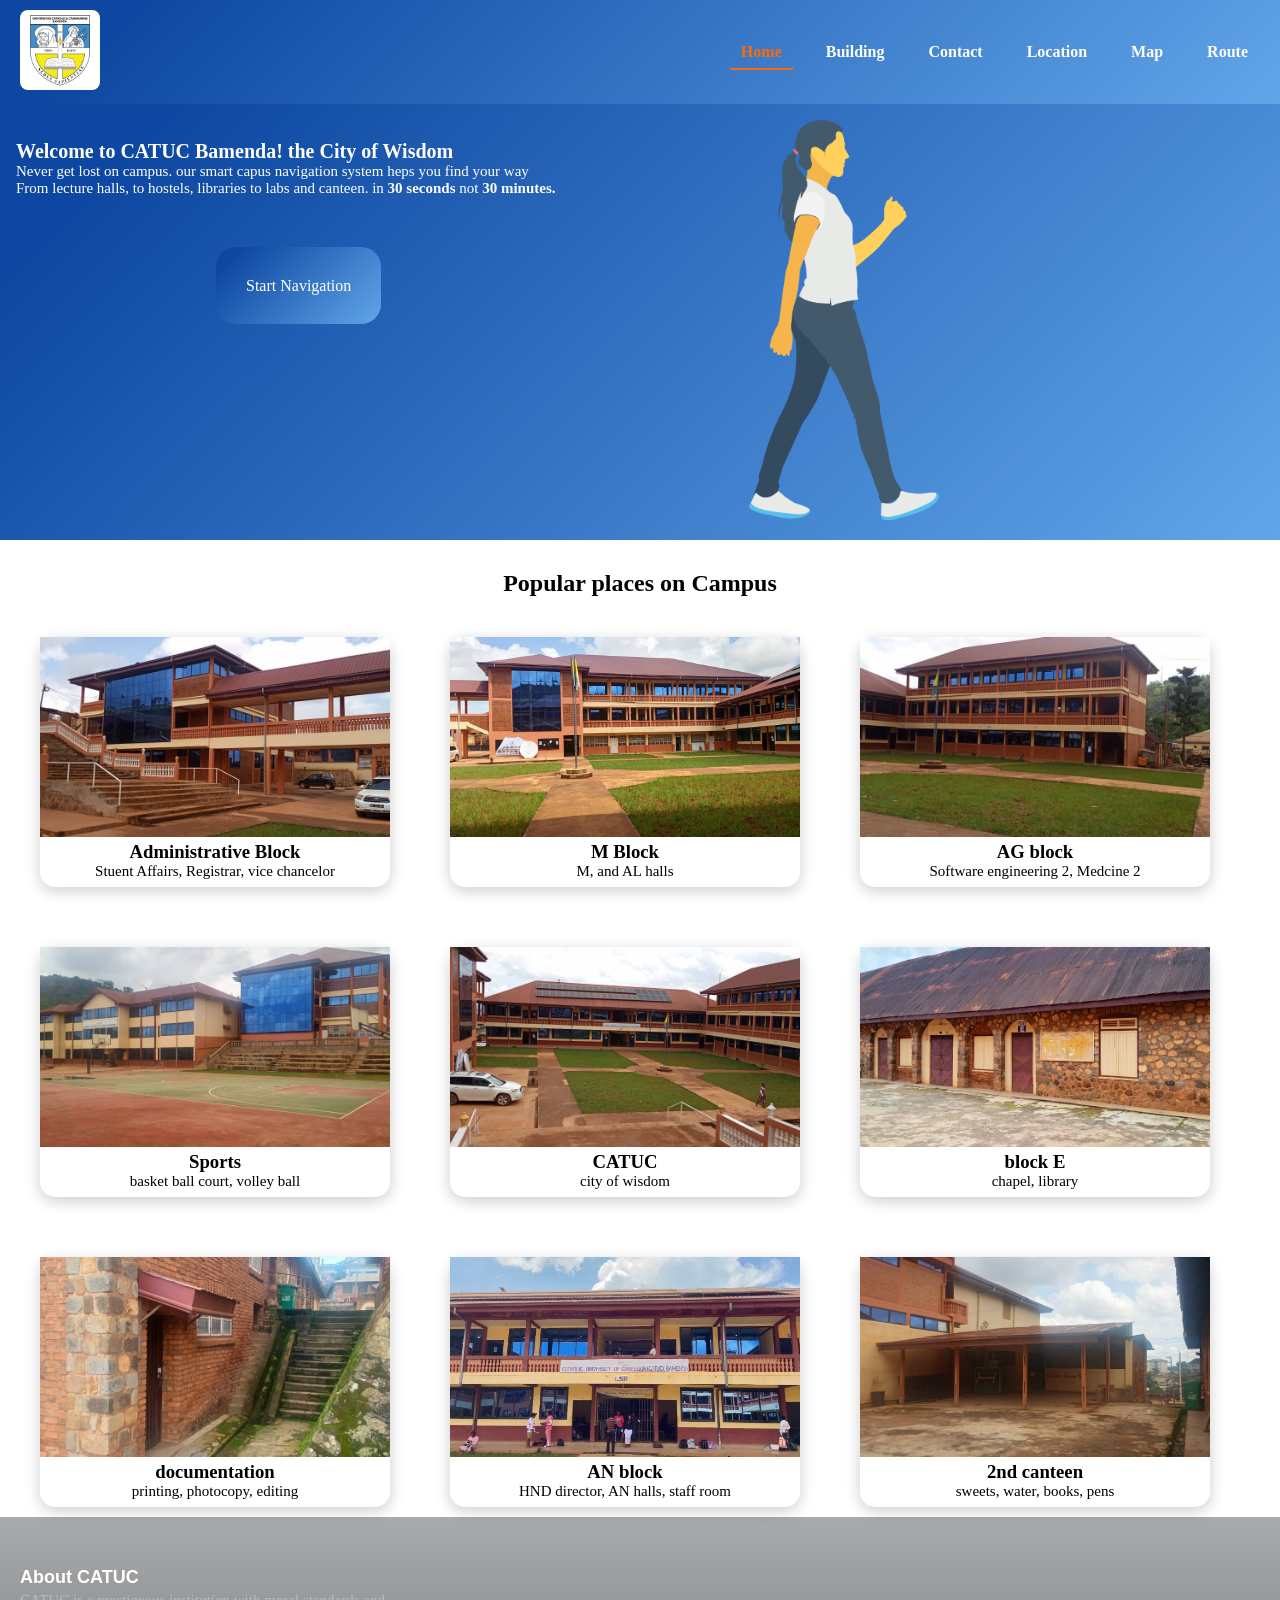
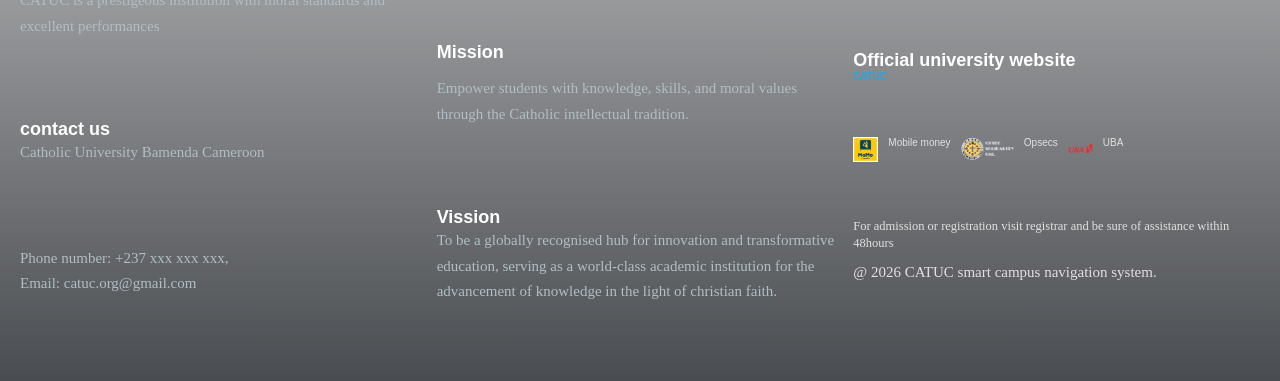
==== index.html @ 84225c63 "modified index and location style" ====
<!DOCTYPE html>
<html lang="en">

<head>
    <meta charset="UTF-8">
    <meta name="viewport" content="width=device-width, initial-scale=1.0">
    <title>CapusNav - Home</title>
    <link rel="stylesheet" href="./styles/nav.css">
    <link rel="stylesheet" href="./styles/index.css">
</head>

<body>

    <!--nav section-->
    <section>
        <nav class="site-nav">
            <div><img src="./assets/catuc.png" alt=""></div>
            <ul>
                <li class="text-decoration"><a href="./index.html">Home</a></li>
                <li class="text-decoration"><a href="./pages/builing.html">Building</a></li>
                <li class="text-decoration"><a href="./pages/contact.html">Contact</a></li>
                <li class="text-decoration"><a href="./pages/location.html">Location</a></li>
                <li class="text-decoration"><a href="./pages/map.html">Map</a></li>
                <li class="text-decoration"><a href="./pages/route.html">Route</a></li>
            </ul>
        </nav>
    </section>

    <!--hero section-->
    <section>
        <div class="hero margin">
            <div class="content white">

                <h1 class="margin-top"> Welcome to CATUC Bamenda! the City of Wisdom
                </h1>
                <p>
                    Never get lost on campus. our smart capus navigation system heps you find
                    your way<br>
                    From lecture halls, to hostels, libraries to labs and canteen.
                    in <b>30 seconds</b> not <b>30 minutes.</b> </p>
                <a href="pages/builing.html" class=" button white margin-left">Start Navigation</a>
            </div>
            <div class="icon "><img src="./assets/606546.png" alt=""></div>

        </div>

    </section>

    <!--cards-->
    <section>
        <h2 class="text-align margin-bottom margin-top">Popular places on Campus</h2>
        <div class="card-container flex margin-top margin">
            <div class="cards animation-on-scroll">
                <img src="./assets/pab.jpg" alt="">
                <h3 class="text-align">Administrative Block</h3>
                <p class="text-align">Stuent Affairs, Registrar, vice chancelor</p>
            </div>

            <div class="cards animation-on-scroll">
                <img src="./assets/mblock.jpg" alt="">
                <h3 class="text-align">M Block</h3>
                <p class="text-align">M, and AL halls</p>
            </div>
            <div class="cards animation-on-scroll">
                <img src="./assets/swe2.jpg" alt="">
                <h3 class="text-align">AG block</h3>
                <p class="text-align">Software engineering 2, Medcine 2</p>
            </div>
            <div class="cards animation-on-scroll">
                <img src="./assets/ball.jpg" alt="">
                <h3 class="text-align">Sports</h3>
                <p class="text-align">basket ball court, volley ball</p>
            </div>
            <div class="cards animation-on-scroll">
                <img src="./assets/camp.jpg" alt="">
                <h3 class="text-align">CATUC</h3>
                <p class="text-align">city of wisdom</p>
            </div>
            <div class="cards animation-on-scroll">
                <img src="./assets/lib.jpg" alt="">
                <h3 class="text-align">block E</h3>
                <p class="text-align">chapel, library</p>
            </div>
            <div class="cards animation-on-scroll">
                <img src="./assets/doc.jpg" alt="">
                <h3 class="text-align">documentation</h3>
                <p class="text-align">printing, photocopy, editing</p>
            </div>
            <div class="cards animation-on-scroll">
                <img src="./assets/wlc.jpg" alt="">
                <h3 class="text-align">AN block</h3>
                <p class="text-align">HND director, AN halls, staff room</p>
            </div>
            <div class="cards animation-on-scroll">
                <img src="./assets/canteen.jpg" alt="">
                <h3 class="text-align">2nd canteen</h3>
                <p class="text-align">sweets, water, books, pens</p>
            </div>
        </div>
    </section>

    <!--footer-->
    <section>
        <footer class="site">
            <div class="footer-container">
                <div class="column">
                    <h3>About CATUC</h3>
                    <p>CATUC is a prestigeous institution with moral standards and excellent performances</p>

                    <h3 class="margin-top">contact us</h3>
                    <p>Catholic University
                        Bamenda Cameroon<br>
                    <p>Phone number: +237 xxx xxx xxx,<br>
                        Email: catuc.org@gmail.com</p>
                </div>

                <div class="column">
                    <h3 class="margin-top margin_bottom">Mission</h3>
                    <p margin_bottom>Empower students with knowledge, skills, and moral values through the Catholic
                        intellectual
                        tradition.</p>
                    <h3 class="margin-top">Vission</h3>
                    <p>To be a globally recognised hub for innovation and transformative education, serving as a
                        world-class academic institution for the advancement of knowledge in the light of christian
                        faith.</p>
                </div>

                <div class="column">
                    <h3 class="margin-top" margin_bottom>Official university website</h3>
                    <a href="https://www.catuc.com" class="text-decoration">CATUC</a>
                </div>

                <div class="payment flex">
                    <img src="./assets/momo.png" alt="">Mobile money
                    <img src="./assets/logo-white.png" alt="">Opsecs
                    <img src="./assets/uba.png" alt="">UBA
                </div>

                <p class="margin_bottom"><small>For admission or registration visit registrar and be sure of assistance
                        within 48hours</small>
                </p>
            </div>

            <div class="botom">
                <p>@ 2026 CATUC smart campus navigation system.</p>
            </div>
        </footer>
    </section>


    <script src="./scripts/index.js"></script>

</body>

</html>
---- styles/nav.css ----
/* Navbar styles for CapusNav */


.site-nav {
    background: linear-gradient(135deg, #0D47A1 10%, #61a5e9 100%);
    padding: 10px 20px;
    justify-content: space-between;
    display: flex;

}

.site-nav ul {
    list-style: none;
    margin: 0;
    padding: 0;
    display: flex;
    gap: 20px;
    align-items: center;

}

.site-nav a {
    text-decoration: none;
    color: #fff;
    font-weight: 600;
    padding: 8px 12px;
    border-radius: 4px;

}


.site-nav a:hover,
.site-nav a:focus {
    background: rgba(255, 255, 255, 0.08);
}

/* Active page indicator using attribute selector */
.site-nav a[href$="index.html"]:where(:not([data-active])) {
    color: #ff6a00;
    border-bottom: 2px solid #ff6a00
}

/* Responsive */
@media (max-width: 600px) {
    .site-nav ul {
        flex-direction: column;
        gap: 8px;
    }
}

/* Utility for highlighting current page: add class `active` to links if desired */
.site-nav a.active {
    background: rgba(255, 255, 255, 0.14);
}

.site-nav img {
    width: 80px;
    height: 80px;
    border-radius: 8px;
}


@media (max-width: 768px) {
    .footer-container {
        grid-template-columns: 1fr;
        gap: 30px;
    }
}

.site {
    margin-top: 30px;
    background: linear-gradient(180deg, #a9aaac 0%, #494c50);
    color: #E0E0E0;
    padding: 50px 20px 20px;
    font-family: 'Segoe UI', sans-serif;
    font-size: 10px;
    columns: 3;
}

.footer-container {
    display: grid;
    grid-template-columns: repeat(3 1fr);
    gap: 40px;
    max-width: 1200px;
    margin: auto;
}

.column h3 {
    color: #FFFFFF;
    font-size: 18px;
    font-weight: 600;

}

.margin_bottom {
    margin-bottom: 13px;
}

.column p {
    line-height: 1.7;
    color: #B0BEC5;
}

.column a {
    color: #00b0ff;
}

.column a:hover {
    text-decoration: underline;
}

.payment {
    gap: 10px;
    margin: 15px 0;
}

.payment img {
    height: 25px;
}

.bottom {
    text-align: center;
    border-top: 1px solid rgba(255, 255, 255, 0.1);
    margin-top: 40px;
    padding-top: 20px;
    color: #90A4AE;
}
---- styles/index.css ----
@import "base.css";
@import "reset.css";


.white {
    color: var(--text-light);
}

.margin-bottom {
    margin-bottom: 20px;
}

.margin-top {
    margin-top: 20px;
}

.flex {
    display: flex;
}

.text-align {
    text-align: center;
}

.margin-left {
    margin-left: 200px;
}

.margin {
    margin: auto;
}

.hero {
    margin-bottom: 30px;
    padding: 1rem;
    display: grid;
    gap: 8px;
    grid-template-columns: repeat(2, 1fr);
    background: linear-gradient(135deg, #0D47A1 10%, #61a5e9 100%);
}

.content {
    overflow: hidden;
    white-space: nowrap;
    animation: typing 3.5s steps(40, end), blink 0.7s step-end infinite;
}

@keyframes typing {
    from {
        width: 0;
    }

    to {
        width: 50%;
    }
}

@keyframes blink {
    50% {
        border-color: transparent;
    }
}

.content h1 {
    font-family: 'Times New Roman', Times, serif;
    font-size: 20px;
    font-weight: 600;

}

p {
    margin-bottom: 80px;
    font-size: 15px;
    font-family: Georgia, 'Times New Roman', Times, serif;
}

.button {
    margin-top: 50px;
    border-radius: 20px;
    padding: 30px;
    background: var(--primary-color);
    transition: transform 0.2s ease, box-shadow 0.2s ease;
    animation: pulse 2s infinite;
}

.button:hover {
    transform: scale(1.05);
    box-shadow: 0 0 15px rgba(0, 178, 255, 0.5);
}

@keyframes pulse {

    0%,
    100% {
        transform: scale(2);
    }

    50% {
        transform: scale(1.02);
    }
}

.hero img {
    width: 400px;
    height: 400px;
    margin-top: 0px;
}

.card-container {
    flex-wrap: wrap;
    gap: 60px;
    max-width: 1200px;
}

.cards {
    border-radius: 15px;
    width: 350px;
    height: 250px;
    box-shadow: 0 4px 15px rgba(0, 0, 0, 0.2);
    transition: transform 0.3s ease;
}

.cards:hover {
    transform: translateY(-5px);
}

.cards img {
    width: 100%;
    height: 200px;
    object-fit: cover;
}


.animation-on-scroll {
    opacity: 3;
    transform: translateY(20px);
    transition: opacity 0.8s ease, transform 0.8s ease;
}

.animation-on-scroll.show {
    opacity: 1;
    transform: translateY(1);
}
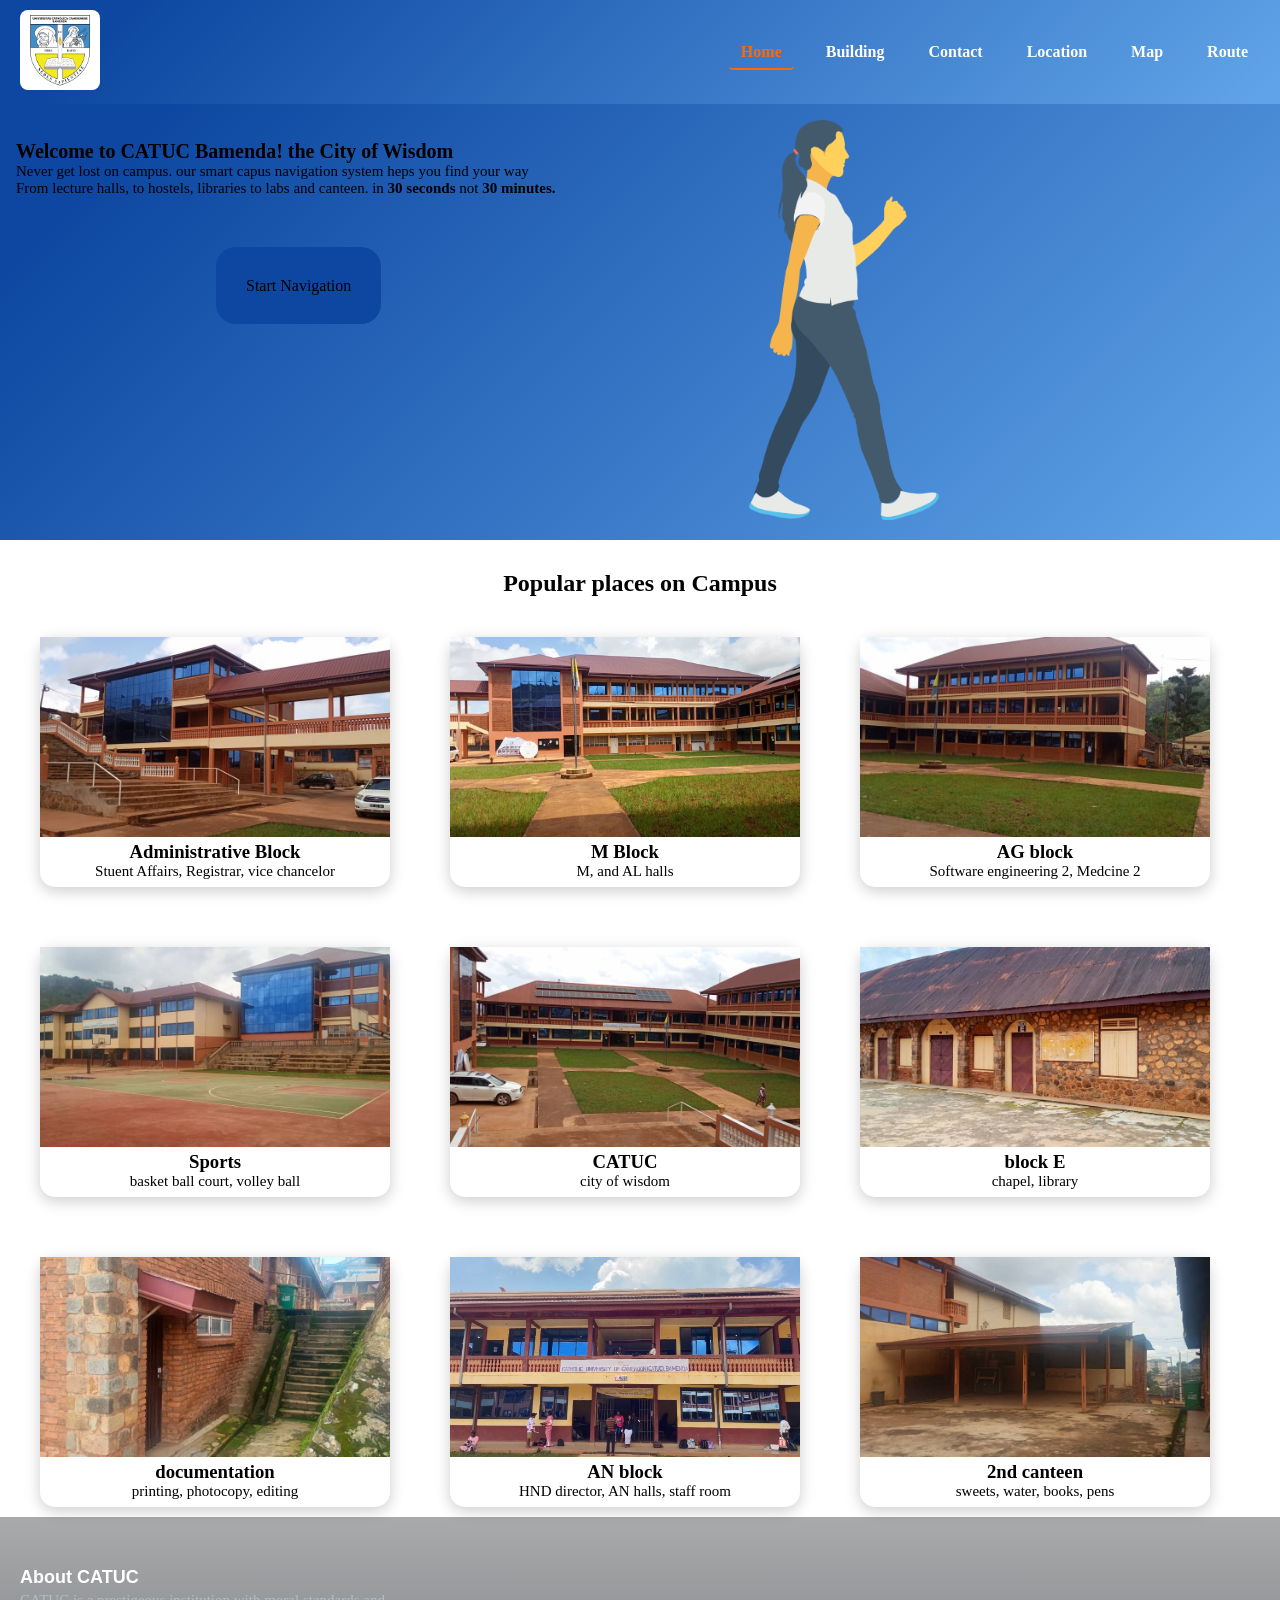
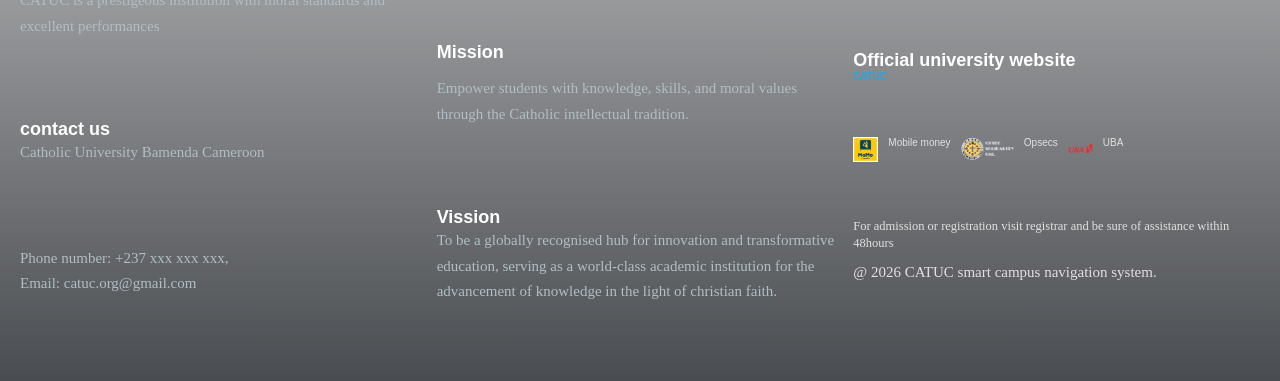
==== commit 50c1c7a7: "complete contact and update location pages" ====
--- a/index.html
+++ b/index.html
@@ -10,6 +10,9 @@
 </head>
 
 <body>
+
+    <section style=""></section>
+
 
     <!--nav section-->
     <section>
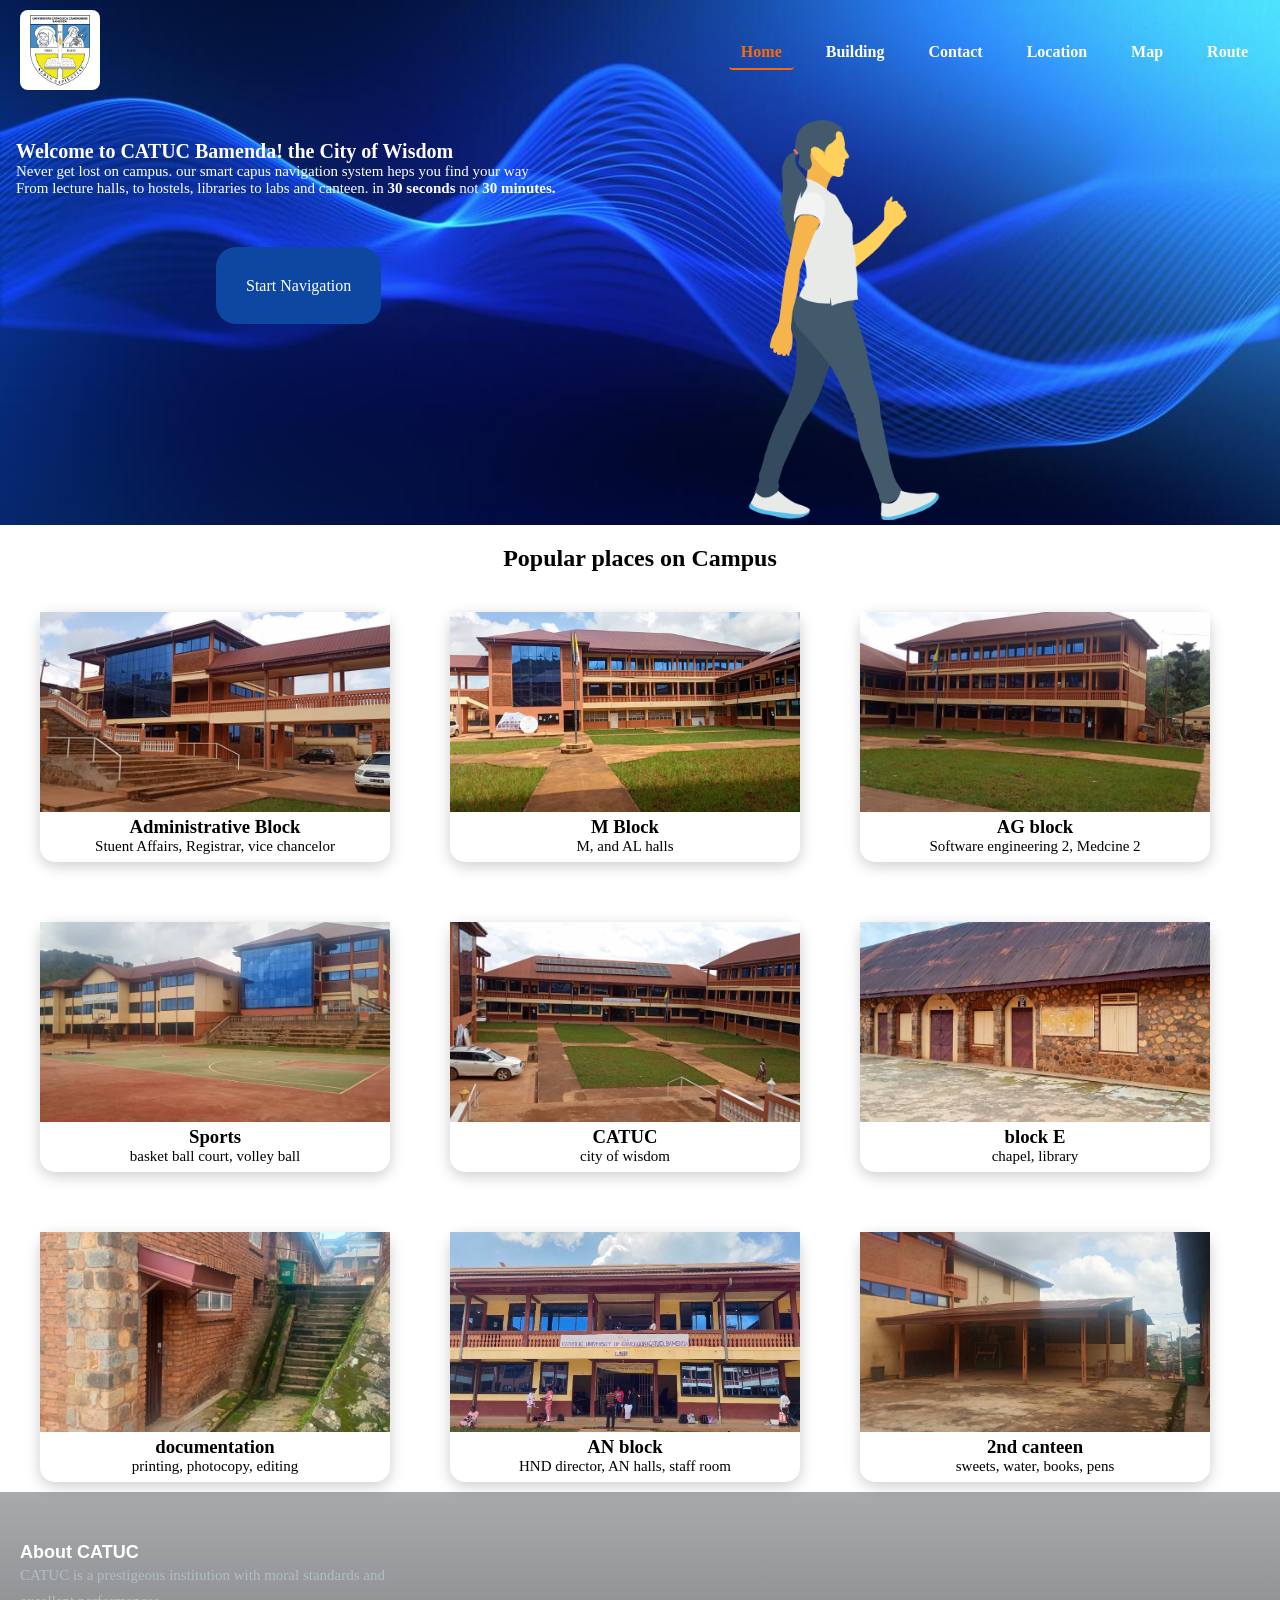
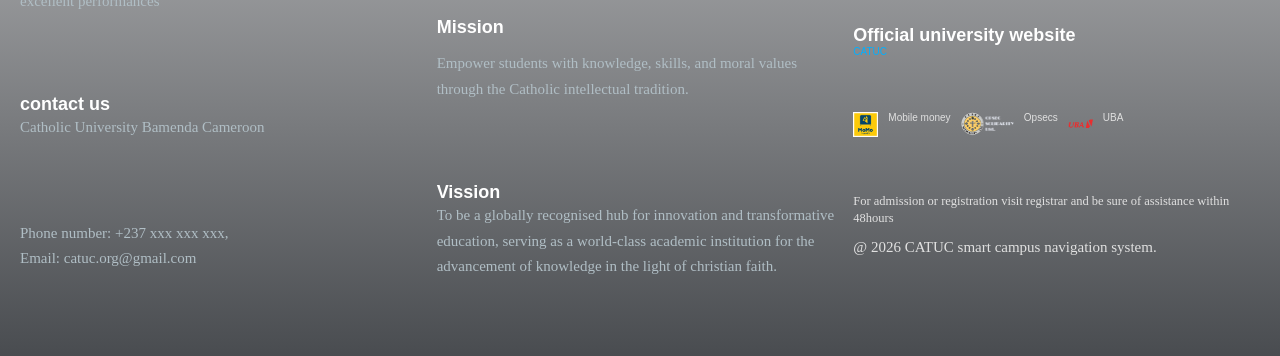
==== commit 0bde467b: "modified navbar with background image, and buttons" ====
--- a/index.html
+++ b/index.html
@@ -11,43 +11,58 @@
 
 <body>
 
-    <section style=""></section>
+    <!--nqv/hero-->
+    <section style="
+    background-image: url(./assets/bg.jpg);
+    background-size: cover;
+    background-position: center;
+    height: 525px;
+    color: white;
+    justify-content: center;
+    ">
 
 
-    <!--nav section-->
-    <section>
-        <nav class="site-nav">
-            <div><img src="./assets/catuc.png" alt=""></div>
-            <ul>
-                <li class="text-decoration"><a href="./index.html">Home</a></li>
-                <li class="text-decoration"><a href="./pages/builing.html">Building</a></li>
-                <li class="text-decoration"><a href="./pages/contact.html">Contact</a></li>
-                <li class="text-decoration"><a href="./pages/location.html">Location</a></li>
-                <li class="text-decoration"><a href="./pages/map.html">Map</a></li>
-                <li class="text-decoration"><a href="./pages/route.html">Route</a></li>
-            </ul>
-        </nav>
+        <!--nav section-->
+        <section>
+
+            <nav class="site-nav">
+                <div><img src="./assets/catuc.png" alt=""></div>
+                <ul>
+                    <li class="text-decoration"><a href="./index.html">Home</a></li>
+                    <li class="text-decoration"><a href="./pages/builing.html">Building</a></li>
+                    <li class="text-decoration"><a href="./pages/contact.html">Contact</a></li>
+                    <li class="text-decoration"><a href="./pages/location.html">Location</a></li>
+                    <li class="text-decoration"><a href="./pages/map.html">Map</a></li>
+                    <li class="text-decoration"><a href="./pages/route.html">Route</a></li>
+                </ul>
+            </nav>
+            </div>
+        </section>
+
+
+        <!--hero section-->
+        <section>
+            <div class="hero margin">
+                <div class="content white">
+
+                    <h1 class="margin-top"> Welcome to CATUC Bamenda! the City of Wisdom
+                    </h1>
+                    <p>
+                        Never get lost on campus. our smart capus navigation system heps you find
+                        your way<br>
+                        From lecture halls, to hostels, libraries to labs and canteen.
+                        in <b>30 seconds</b> not <b>30 minutes.</b> </p>
+                    <a href="pages/builing.html" class=" button white margin-left">Start Navigation</a>
+                </div>
+                <div class="icon "><img src="./assets/606546.png" alt=""></div>
+
+            </div>
+            </div>
+        </section>
+
     </section>
 
-    <!--hero section-->
-    <section>
-        <div class="hero margin">
-            <div class="content white">
 
-                <h1 class="margin-top"> Welcome to CATUC Bamenda! the City of Wisdom
-                </h1>
-                <p>
-                    Never get lost on campus. our smart capus navigation system heps you find
-                    your way<br>
-                    From lecture halls, to hostels, libraries to labs and canteen.
-                    in <b>30 seconds</b> not <b>30 minutes.</b> </p>
-                <a href="pages/builing.html" class=" button white margin-left">Start Navigation</a>
-            </div>
-            <div class="icon "><img src="./assets/606546.png" alt=""></div>
-
-        </div>
-
-    </section>
 
     <!--cards-->
     <section>
--- a/styles/nav.css
+++ b/styles/nav.css
@@ -1,8 +1,8 @@
 /* Navbar styles for CapusNav */
-
+@import "./base.css";
+@import "./reset.css";
 
 .site-nav {
-    background: linear-gradient(135deg, #0D47A1 10%, #61a5e9 100%);
     padding: 10px 20px;
     justify-content: space-between;
     display: flex;
@@ -21,7 +21,7 @@
 
 .site-nav a {
     text-decoration: none;
-    color: #fff;
+    color: var(--text-light);
     font-weight: 600;
     padding: 8px 12px;
     border-radius: 4px;
--- a/styles/index.css
+++ b/styles/index.css
@@ -36,7 +36,6 @@
     display: grid;
     gap: 8px;
     grid-template-columns: repeat(2, 1fr);
-    background: linear-gradient(135deg, #0D47A1 10%, #61a5e9 100%);
 }
 
 .content {
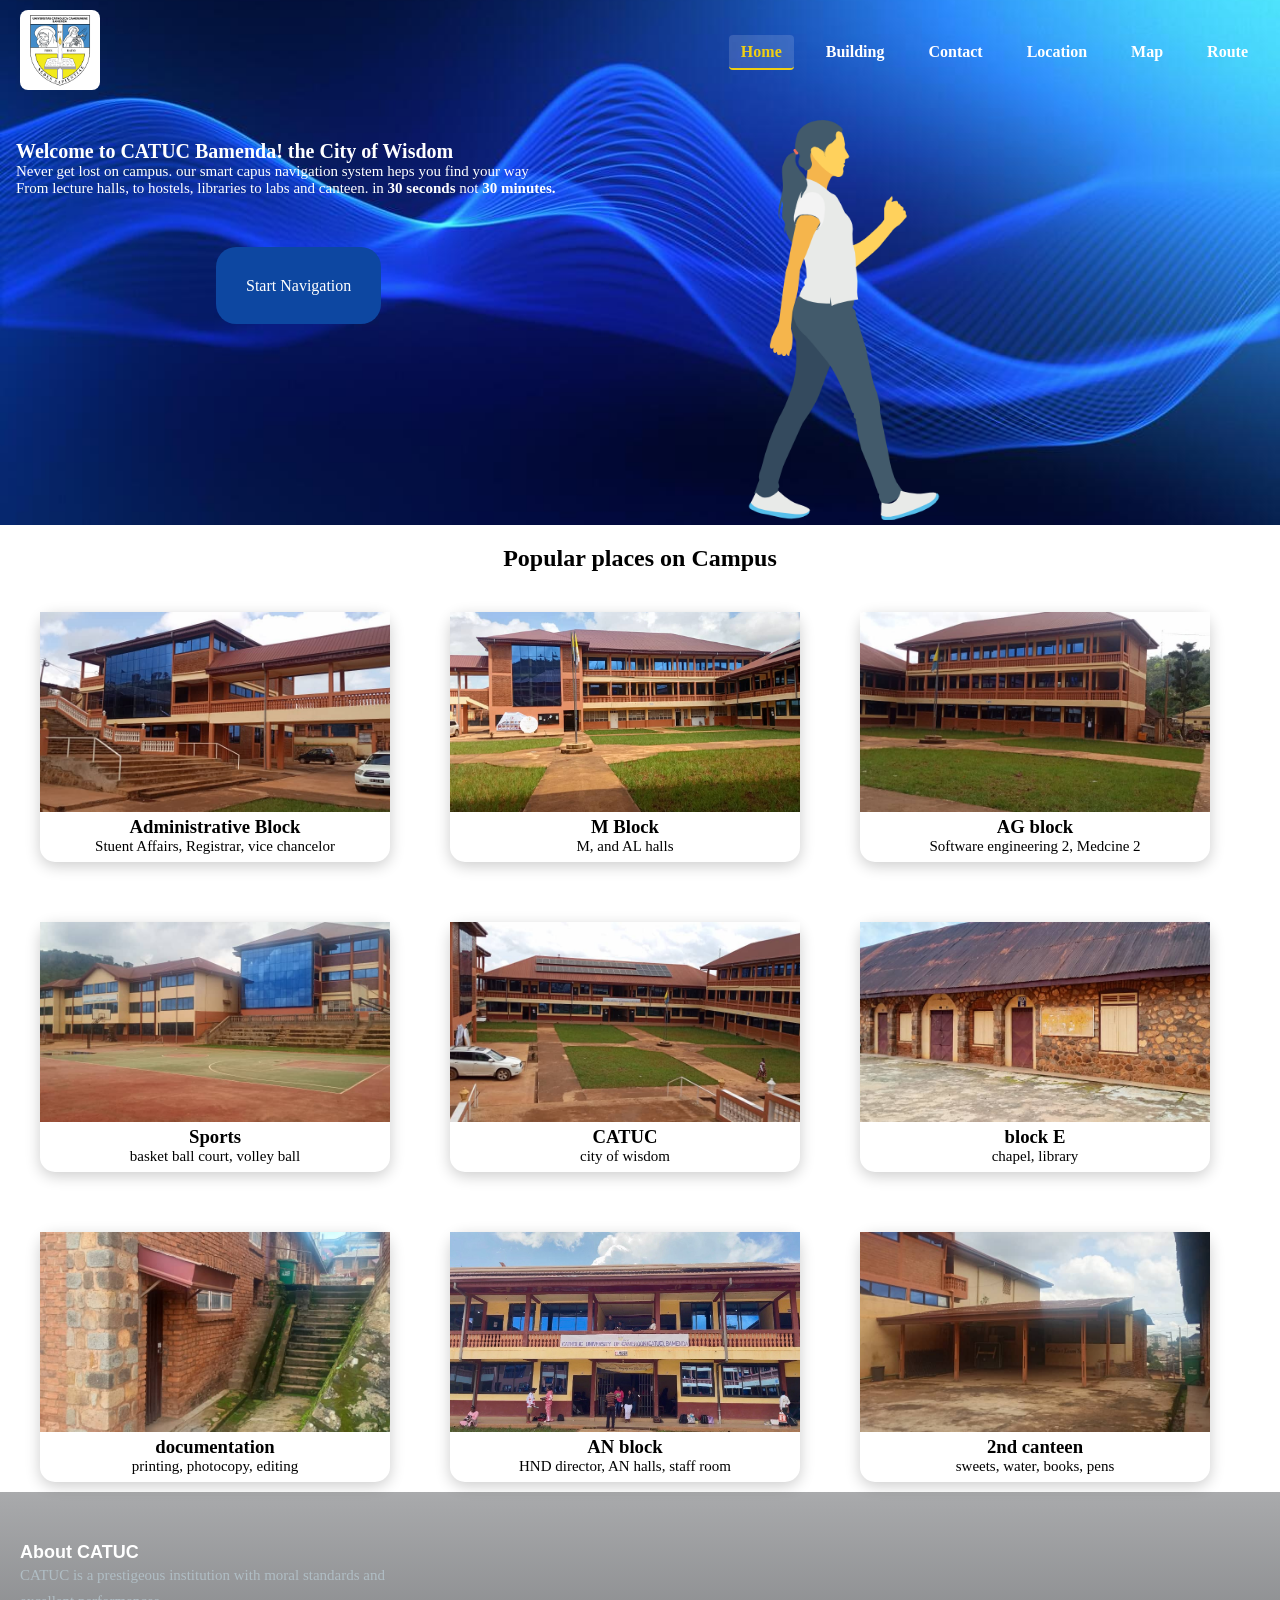
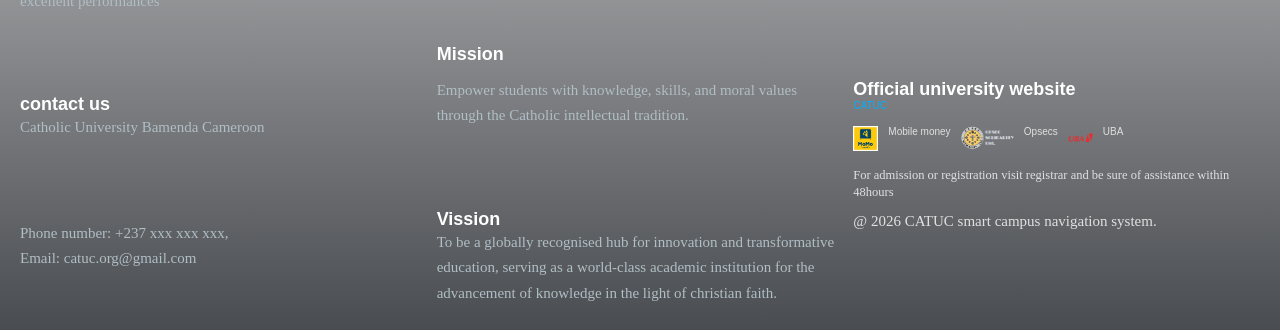
==== commit 54b4e8ee: "added active class to pages" ====
--- a/index.html
+++ b/index.html
@@ -28,7 +28,7 @@
             <nav class="site-nav">
                 <div><img src="./assets/catuc.png" alt=""></div>
                 <ul>
-                    <li class="text-decoration"><a href="./index.html">Home</a></li>
+                    <li class="text-decoration"><a class="active" href="./index.html">Home</a></li>
                     <li class="text-decoration"><a href="./pages/builing.html">Building</a></li>
                     <li class="text-decoration"><a href="./pages/contact.html">Contact</a></li>
                     <li class="text-decoration"><a href="./pages/location.html">Location</a></li>
@@ -146,18 +146,18 @@
                 <div class="column">
                     <h3 class="margin-top" margin_bottom>Official university website</h3>
                     <a href="https://www.catuc.com" class="text-decoration">CATUC</a>
+                    <div class="payment flex">
+                        <img src="./assets/momo.png" alt="">Mobile money
+                        <img src="./assets/logo-white.png" alt="">Opsecs
+                        <img src="./assets/uba.png" alt="">UBA
+                    </div>
                 </div>
 
-                <div class="payment flex">
-                    <img src="./assets/momo.png" alt="">Mobile money
-                    <img src="./assets/logo-white.png" alt="">Opsecs
-                    <img src="./assets/uba.png" alt="">UBA
-                </div>
 
-                <p class="margin_bottom"><small>For admission or registration visit registrar and be sure of assistance
-                        within 48hours</small>
-                </p>
             </div>
+            <p class="margin_bottom"><small>For admission or registration visit registrar and be sure of assistance
+                    within 48hours</small>
+            </p>
 
             <div class="botom">
                 <p>@ 2026 CATUC smart campus navigation system.</p>
--- a/styles/nav.css
+++ b/styles/nav.css
@@ -34,11 +34,11 @@
     background: rgba(255, 255, 255, 0.08);
 }
 
-/* Active page indicator using attribute selector */
+/* Active page indicator using attribute selector
 .site-nav a[href$="index.html"]:where(:not([data-active])) {
     color: #ff6a00;
     border-bottom: 2px solid #ff6a00
-}
+} */
 
 /* Responsive */
 @media (max-width: 600px) {
@@ -51,6 +51,8 @@
 /* Utility for highlighting current page: add class `active` to links if desired */
 .site-nav a.active {
     background: rgba(255, 255, 255, 0.14);
+    color: var(--secondary-color);
+    border-bottom: 2px solid var(--secondary-color);
 }
 
 .site-nav img {
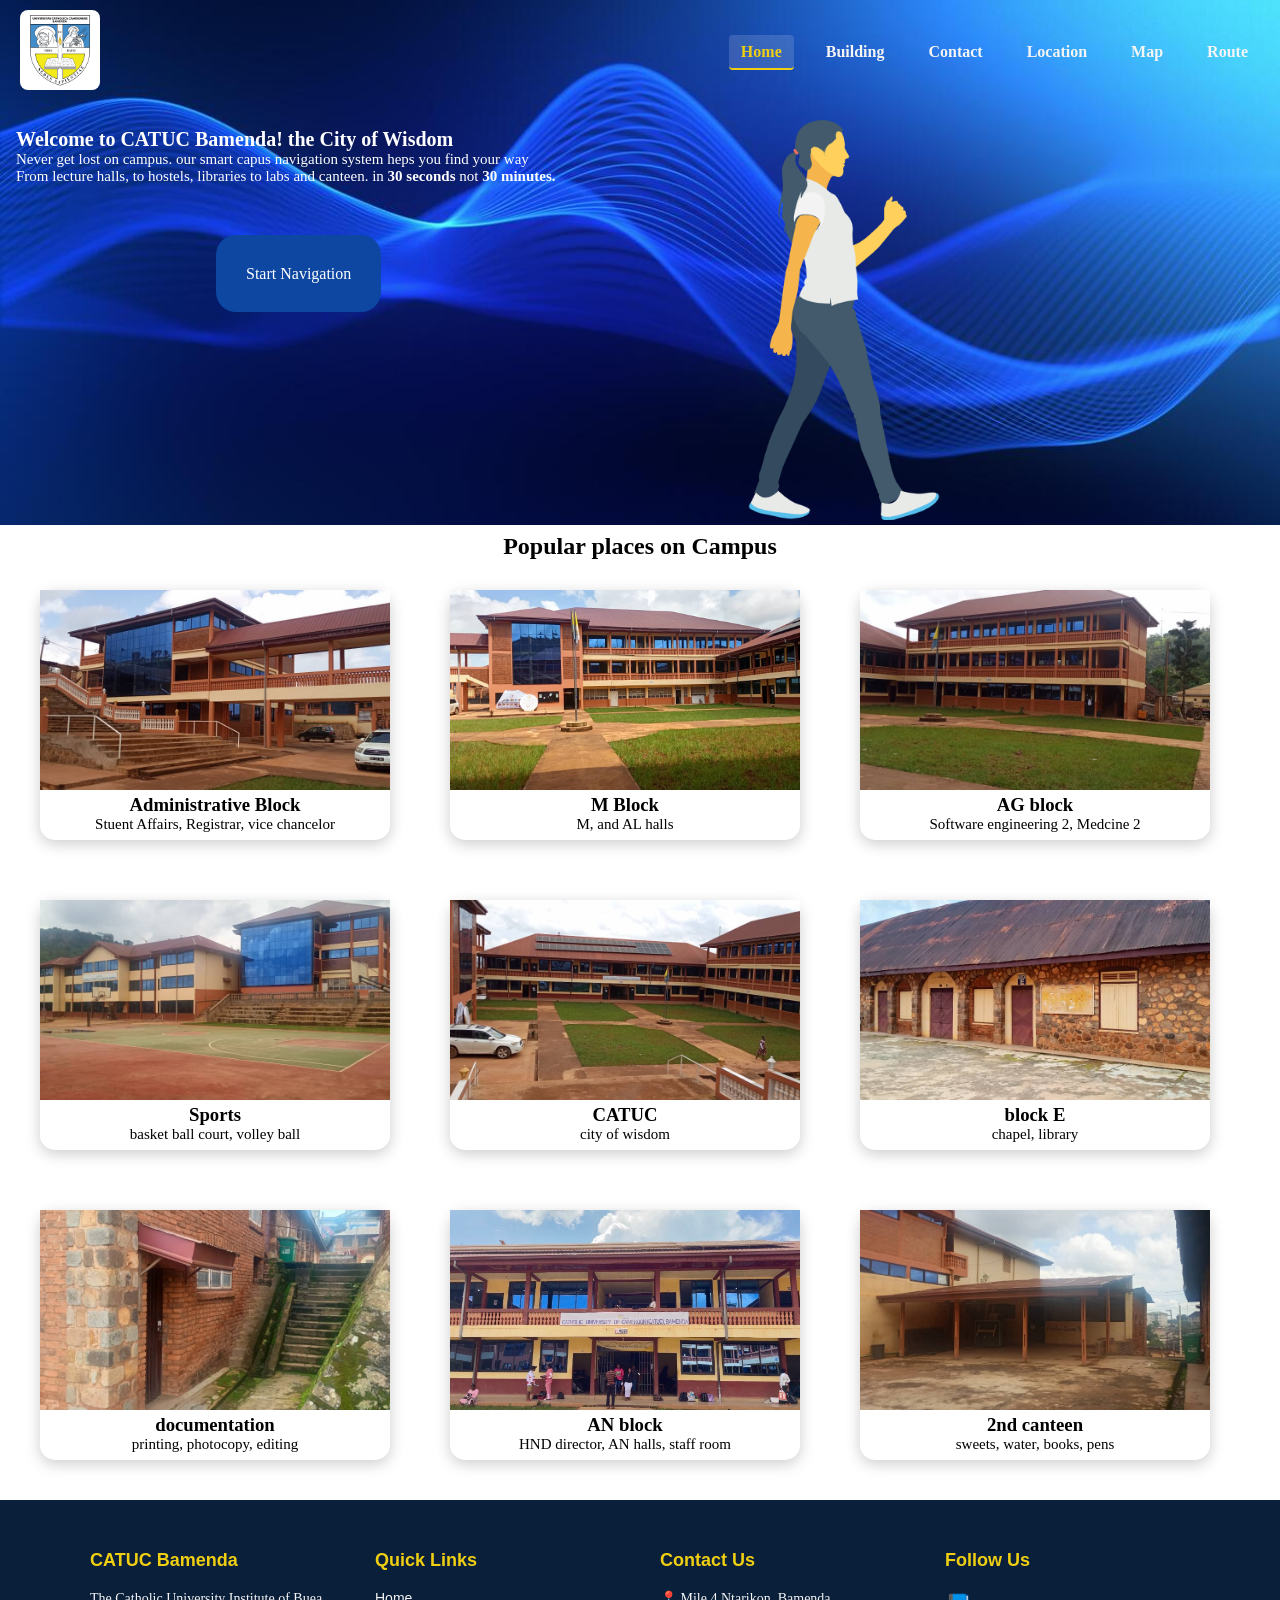
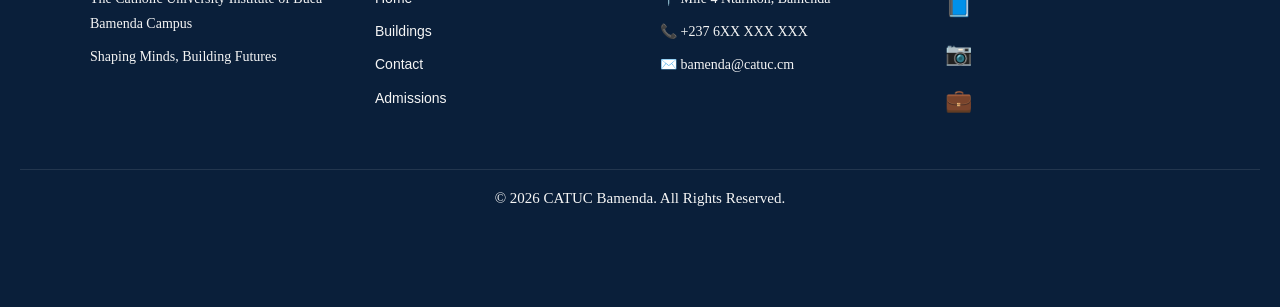
==== commit 7b007eb4: "updated nav bar" ====
--- a/index.html
+++ b/index.html
@@ -117,53 +117,45 @@
         </div>
     </section>
 
-    <!--footer-->
-    <section>
-        <footer class="site">
-            <div class="footer-container">
-                <div class="column">
-                    <h3>About CATUC</h3>
-                    <p>CATUC is a prestigeous institution with moral standards and excellent performances</p>
+    <footer class="site-footer">
+        <div class="footer-container">
 
-                    <h3 class="margin-top">contact us</h3>
-                    <p>Catholic University
-                        Bamenda Cameroon<br>
-                    <p>Phone number: +237 xxx xxx xxx,<br>
-                        Email: catuc.org@gmail.com</p>
+            <div class="footer-col">
+                <h4>CATUC Bamenda</h4>
+                <p>The Catholic University Institute of Buea<br>Bamenda Campus</p>
+                <p>Shaping Minds, Building Futures</p>
+            </div>
+
+            <div class="footer-col">
+                <h4>Quick Links</h4>
+                <a href="index.html">Home</a>
+                <a href="buildings.html">Buildings</a>
+                <a href="contact.html">Contact</a>
+                <a href="#">Admissions</a>
+            </div>
+
+            <div class="footer-col">
+                <h4>Contact Us</h4>
+                <p>📍 Mile 4 Ntarikon, Bamenda</p>
+                <p>📞 +237 6XX XXX XXX</p>
+                <p>✉️ bamenda@catuc.cm</p>
+            </div>
+
+            <div class="footer-col">
+                <h4>Follow Us</h4>
+                <div class="socials">
+                    <a href="#">📘</a>
+                    <a href="#">📷</a>
+                    <a href="#">💼</a>
                 </div>
+            </div>
 
-                <div class="column">
-                    <h3 class="margin-top margin_bottom">Mission</h3>
-                    <p margin_bottom>Empower students with knowledge, skills, and moral values through the Catholic
-                        intellectual
-                        tradition.</p>
-                    <h3 class="margin-top">Vission</h3>
-                    <p>To be a globally recognised hub for innovation and transformative education, serving as a
-                        world-class academic institution for the advancement of knowledge in the light of christian
-                        faith.</p>
-                </div>
+        </div>
 
-                <div class="column">
-                    <h3 class="margin-top" margin_bottom>Official university website</h3>
-                    <a href="https://www.catuc.com" class="text-decoration">CATUC</a>
-                    <div class="payment flex">
-                        <img src="./assets/momo.png" alt="">Mobile money
-                        <img src="./assets/logo-white.png" alt="">Opsecs
-                        <img src="./assets/uba.png" alt="">UBA
-                    </div>
-                </div>
-
-
-            </div>
-            <p class="margin_bottom"><small>For admission or registration visit registrar and be sure of assistance
-                    within 48hours</small>
-            </p>
-
-            <div class="botom">
-                <p>@ 2026 CATUC smart campus navigation system.</p>
-            </div>
-        </footer>
-    </section>
+        <div class="footer-bottom">
+            <p>© 2026 CATUC Bamenda. All Rights Reserved.</p>
+        </div>
+    </footer>
 
 
     <script src="./scripts/index.js"></script>
--- a/styles/nav.css
+++ b/styles/nav.css
@@ -21,7 +21,7 @@
 
 .site-nav a {
     text-decoration: none;
-    color: var(--text-light);
+    color: var(--light);
     font-weight: 600;
     padding: 8px 12px;
     border-radius: 4px;
@@ -34,11 +34,7 @@
     background: rgba(255, 255, 255, 0.08);
 }
 
-/* Active page indicator using attribute selector
-.site-nav a[href$="index.html"]:where(:not([data-active])) {
-    color: #ff6a00;
-    border-bottom: 2px solid #ff6a00
-} */
+
 
 /* Responsive */
 @media (max-width: 600px) {
@@ -48,7 +44,6 @@
     }
 }
 
-/* Utility for highlighting current page: add class `active` to links if desired */
 .site-nav a.active {
     background: rgba(255, 255, 255, 0.14);
     color: var(--secondary-color);
@@ -62,68 +57,81 @@
 }
 
 
-@media (max-width: 768px) {
+/*foolter*/
+.site-footer {
+    font-family: 'Poppins', sans-serif;
+    background: var(--background);
+    /* Darker blue */
+    color: var(--light);
+    padding: 50px 20px 20px;
+    margin-top: 60px;
+}
+
+.footer-container {
+    max-width: 1100px;
+    margin: 0 auto;
+    display: grid;
+    grid-template-columns: repeat(4, 1fr);
+    /* 4 columns on desktop */
+    gap: 40px;
+}
+
+.footer-col h4 {
+    font-family: 'Montserrat', sans-serif;
+    color: var(--secondary-color);
+    font-size: 18px;
+    margin-bottom: 15px;
+}
+
+.footer-col p,
+.footer-col a {
+    font-size: 14px;
+    color: var(--light);
+    text-decoration: none;
+    line-height: 1.8;
+    display: block;
+    margin-bottom: 8px;
+}
+
+.footer-col a:hover {
+    color: var(--secondary-color);
+}
+
+.socials a {
+    font-size: 22px;
+    margin-right: 15px;
+    transition: 0.3s;
+}
+
+.socials a:hover {
+    transform: scale(1.2);
+}
+
+.footer-bottom {
+    text-align: center;
+    border-top: 1px solid rgba(255, 255, 255, 0.1);
+    margin-top: 40px;
+    padding-top: 20px;
+    font-size: 13px;
+}
+
+/* ===== RESPONSIVE ===== */
+@media (max-width: 900px) {
     .footer-container {
-        grid-template-columns: 1fr;
+        grid-template-columns: repeat(2, 1fr);
+        /* 2 columns on tablet */
         gap: 30px;
     }
 }
 
-.site {
-    margin-top: 30px;
-    background: linear-gradient(180deg, #a9aaac 0%, #494c50);
-    color: #E0E0E0;
-    padding: 50px 20px 20px;
-    font-family: 'Segoe UI', sans-serif;
-    font-size: 10px;
-    columns: 3;
-}
+@media (max-width: 600px) {
+    .footer-container {
+        grid-template-columns: 1fr;
+        /* 1 column on mobile */
+        text-align: center;
+    }
 
-.footer-container {
-    display: grid;
-    grid-template-columns: repeat(3 1fr);
-    gap: 40px;
-    max-width: 1200px;
-    margin: auto;
-}
-
-.column h3 {
-    color: #FFFFFF;
-    font-size: 18px;
-    font-weight: 600;
-
-}
-
-.margin_bottom {
-    margin-bottom: 13px;
-}
-
-.column p {
-    line-height: 1.7;
-    color: #B0BEC5;
-}
-
-.column a {
-    color: #00b0ff;
-}
-
-.column a:hover {
-    text-decoration: underline;
-}
-
-.payment {
-    gap: 10px;
-    margin: 15px 0;
-}
-
-.payment img {
-    height: 25px;
-}
-
-.bottom {
-    text-align: center;
-    border-top: 1px solid rgba(255, 255, 255, 0.1);
-    margin-top: 40px;
-    padding-top: 20px;
-    color: #90A4AE;
+    .socials {
+        justify-content: center;
+    }
 }
--- a/styles/index.css
+++ b/styles/index.css
@@ -7,11 +7,11 @@
 }
 
 .margin-bottom {
-    margin-bottom: 20px;
+    margin-bottom: 10px;
 }
 
 .margin-top {
-    margin-top: 20px;
+    margin-top: 8px;
 }
 
 .flex {
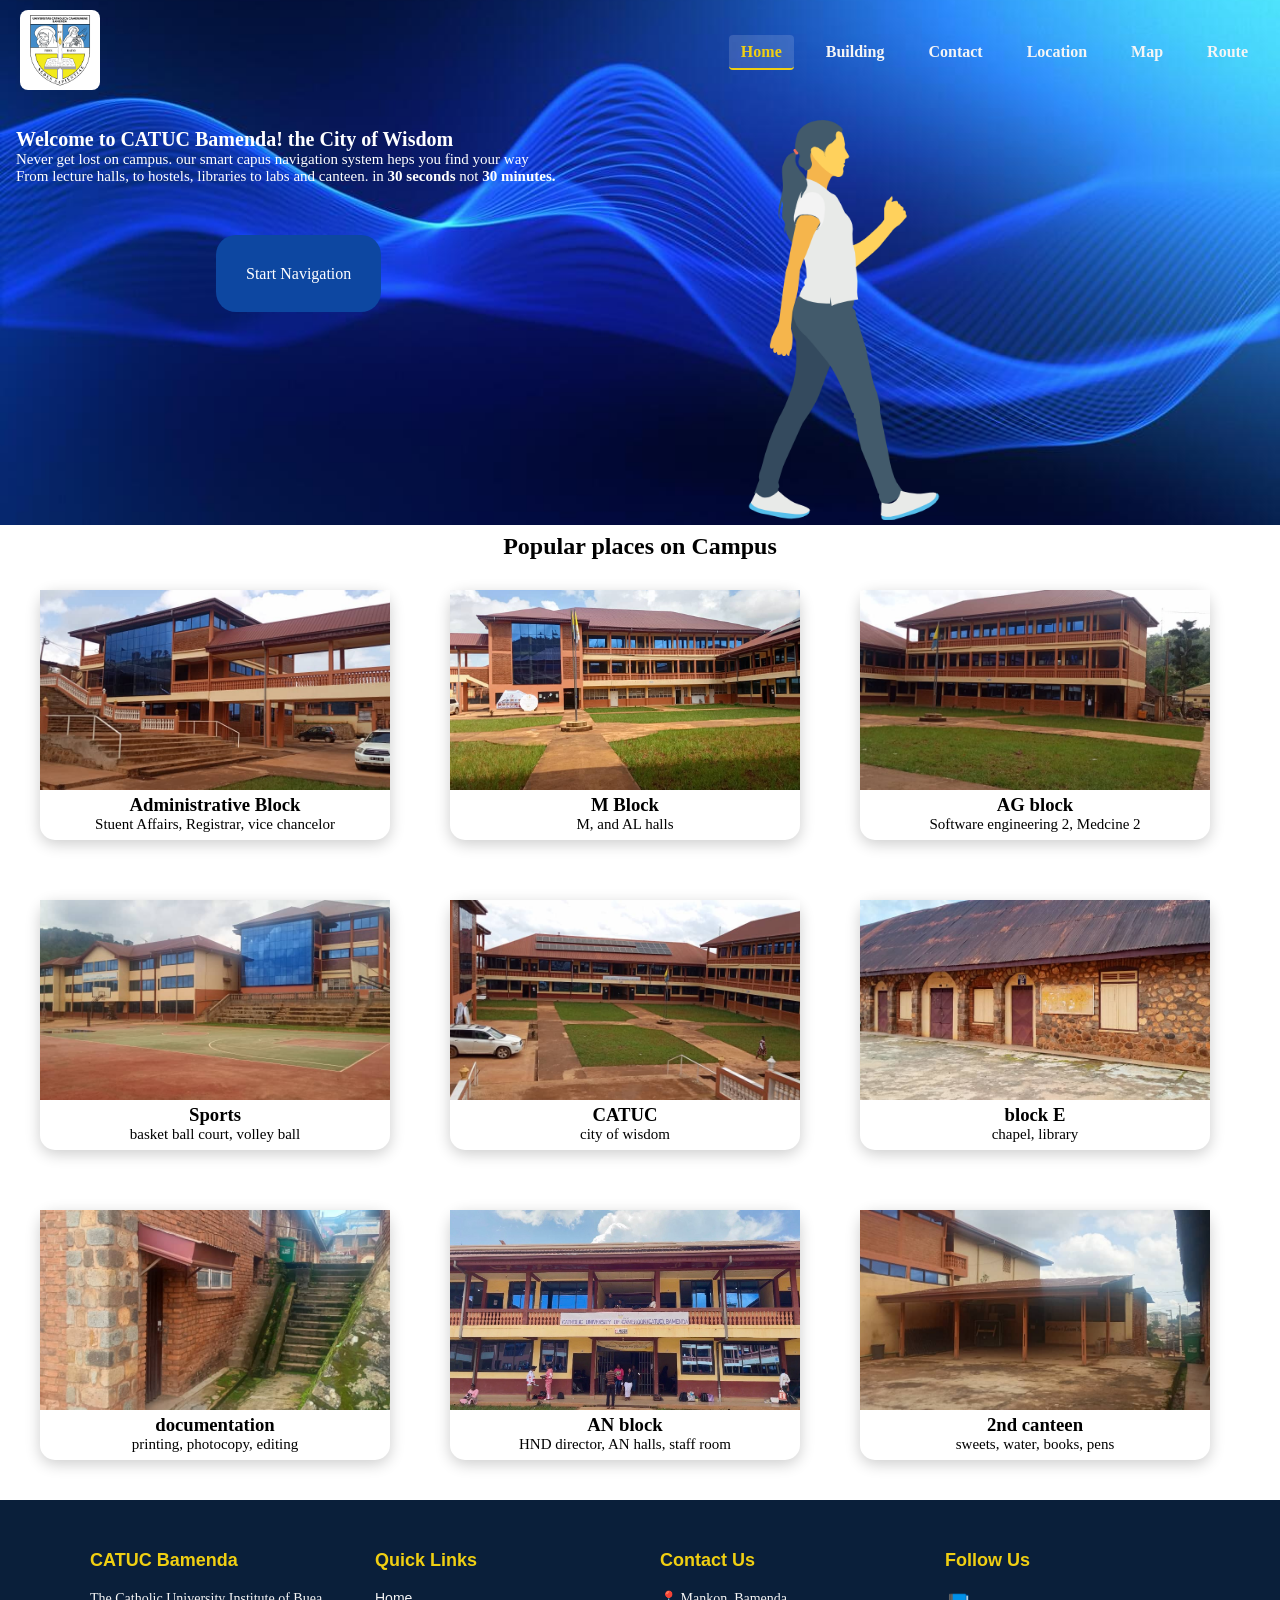
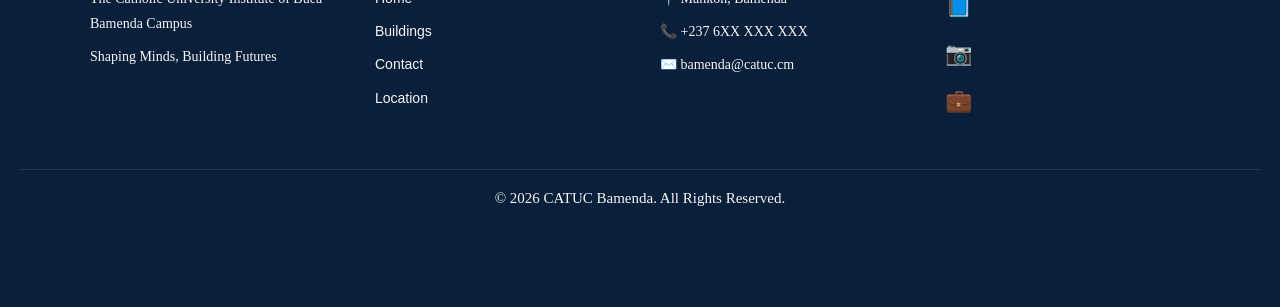
==== commit 72258590: "linked footer accross pages" ====
--- a/index.html
+++ b/index.html
@@ -129,14 +129,14 @@
             <div class="footer-col">
                 <h4>Quick Links</h4>
                 <a href="index.html">Home</a>
-                <a href="buildings.html">Buildings</a>
-                <a href="contact.html">Contact</a>
-                <a href="#">Admissions</a>
+                <a href="./pages/builing.html">Buildings</a>
+                <a href="./pages/contact.html">Contact</a>
+                <a href="./pages/location.html">Location</a>
             </div>
 
             <div class="footer-col">
                 <h4>Contact Us</h4>
-                <p>📍 Mile 4 Ntarikon, Bamenda</p>
+                <p>📍 Mankon, Bamenda</p>
                 <p>📞 +237 6XX XXX XXX</p>
                 <p>✉️ bamenda@catuc.cm</p>
             </div>
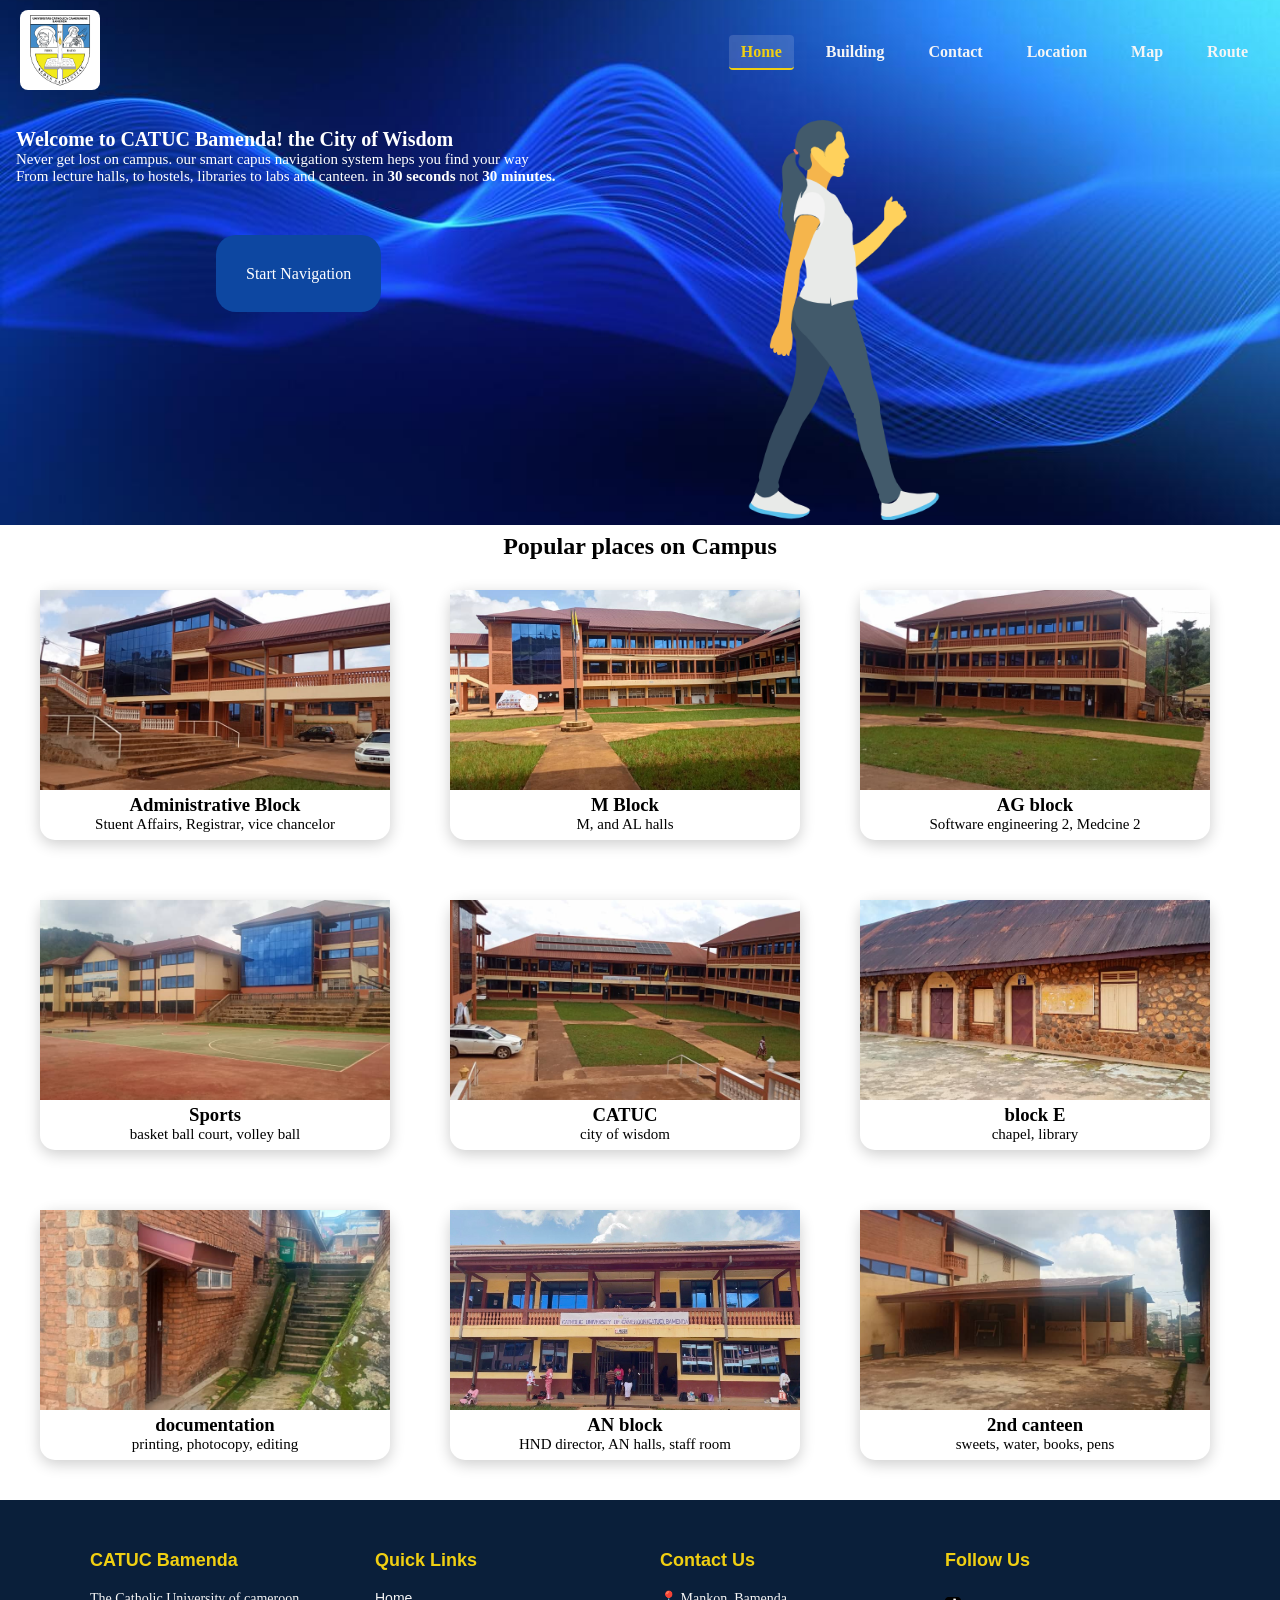
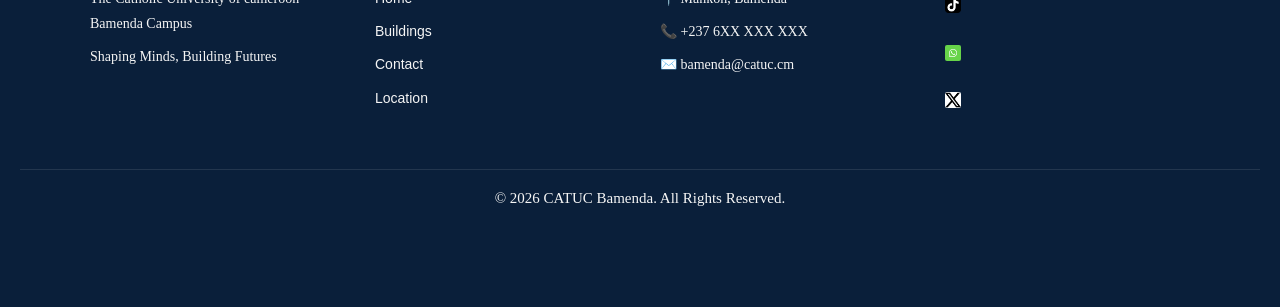
==== commit 2f2cb46f: "added media images" ====
--- a/index.html
+++ b/index.html
@@ -122,7 +122,7 @@
 
             <div class="footer-col">
                 <h4>CATUC Bamenda</h4>
-                <p>The Catholic University Institute of Buea<br>Bamenda Campus</p>
+                <p>The Catholic University of cameroon<br>Bamenda Campus</p>
                 <p>Shaping Minds, Building Futures</p>
             </div>
 
@@ -144,9 +144,9 @@
             <div class="footer-col">
                 <h4>Follow Us</h4>
                 <div class="socials">
-                    <a href="#">📘</a>
-                    <a href="#">📷</a>
-                    <a href="#">💼</a>
+                    <a href="#"><img src="./assets/Tiktok.png" alt=""></a>
+                    <a href="#"><img src="./assets/Whatsapp.png" alt=""></a>
+                    <a href="#"><img src="./assets/X.png" alt=""></a>
                 </div>
             </div>
 
--- a/styles/nav.css
+++ b/styles/nav.css
@@ -97,6 +97,11 @@
     color: var(--secondary-color);
 }
 
+.footer-col img {
+    width: 1rem;
+    border-radius: 2px;
+}
+
 .socials a {
     font-size: 22px;
     margin-right: 15px;
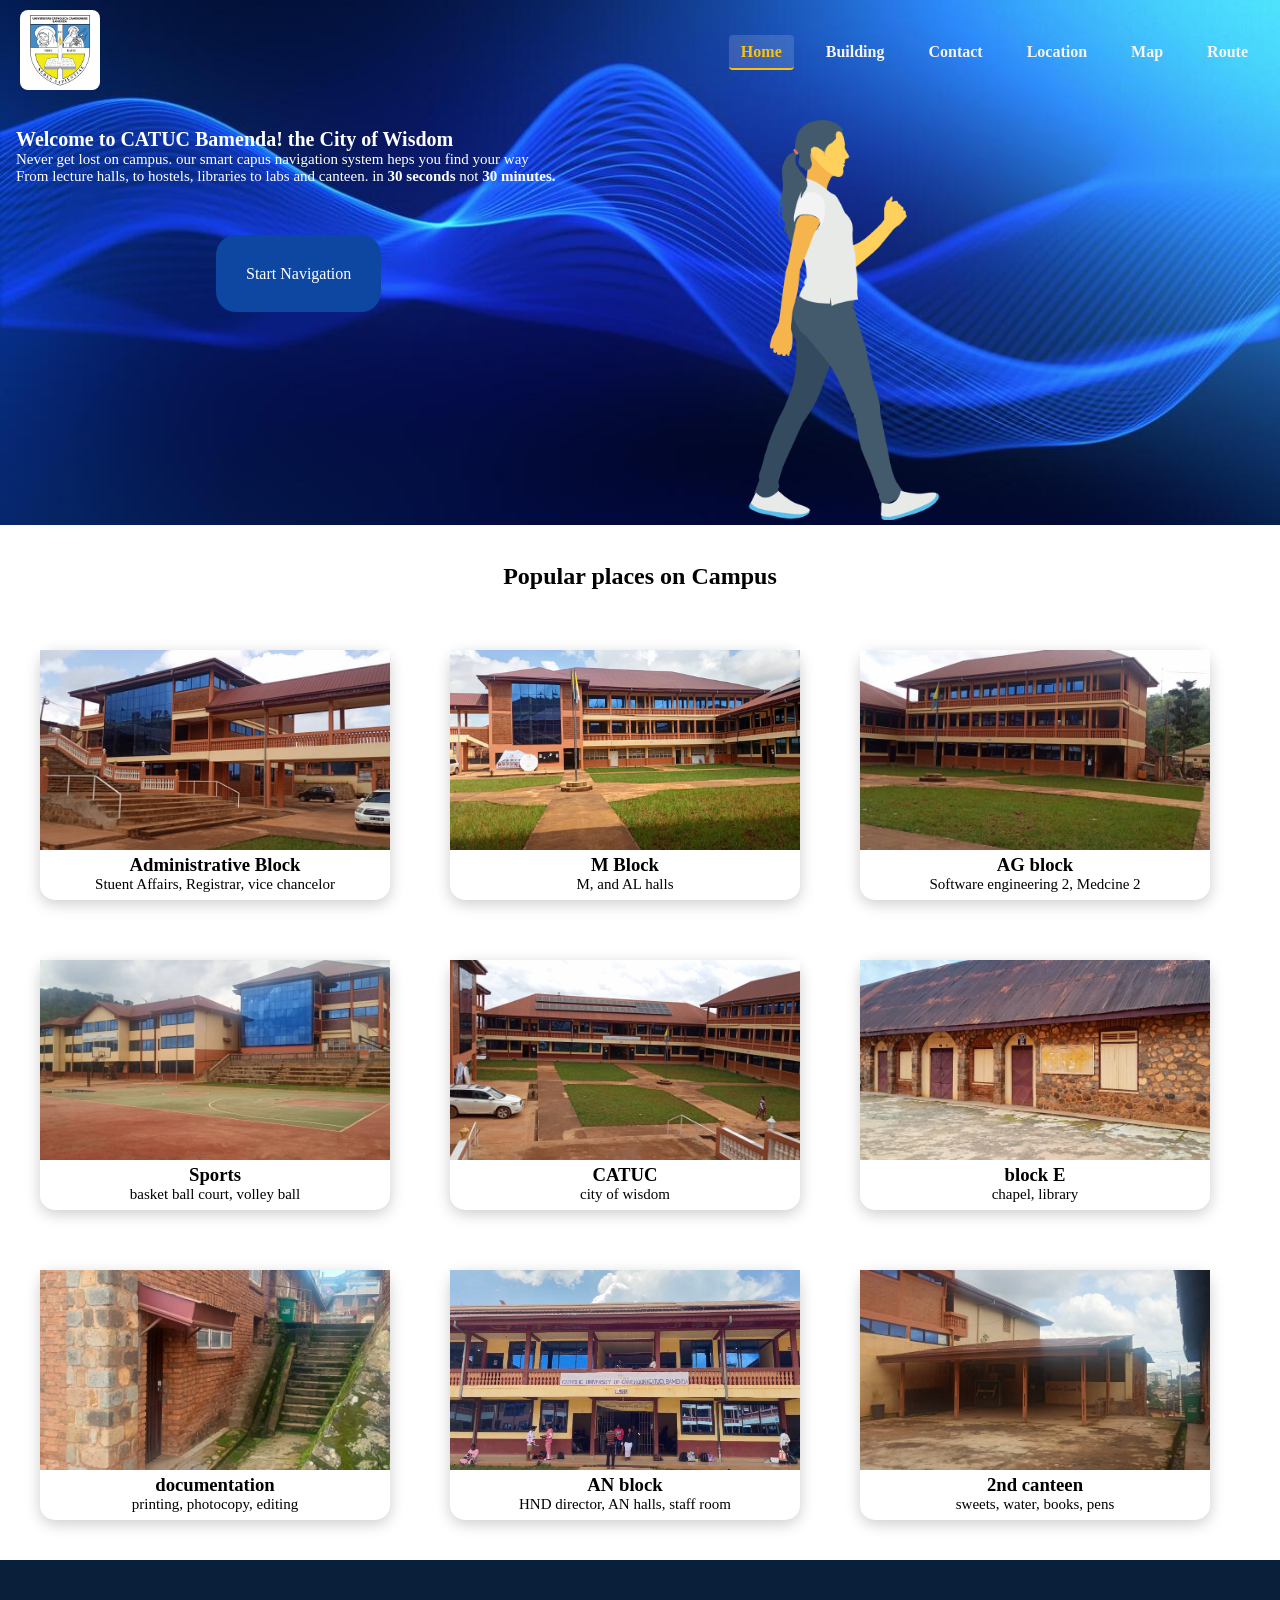
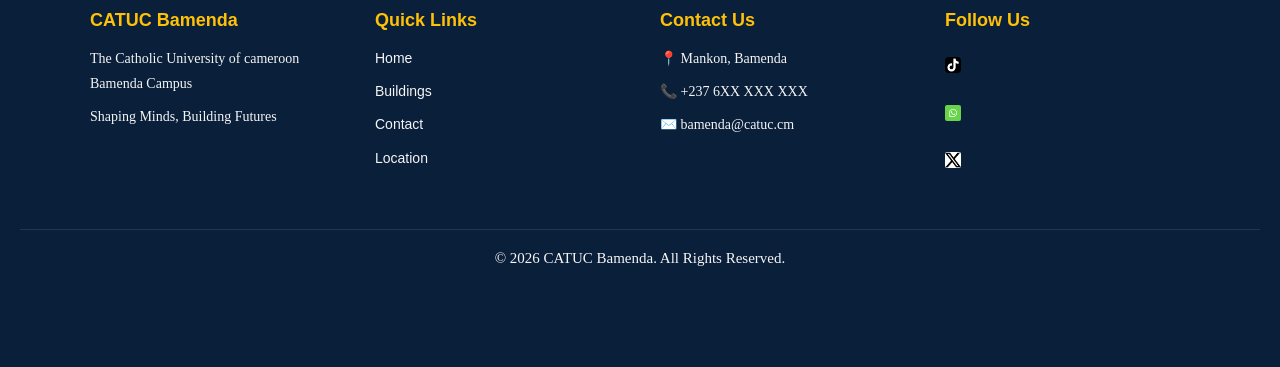
==== commit a8e7e431: "undo changes" ====
--- a/index.html
+++ b/index.html
@@ -66,7 +66,7 @@
 
     <!--cards-->
     <section>
-        <h2 class="text-align margin-bottom margin-top">Popular places on Campus</h2>
+        <h2 class="text-align margin-bottom margin-top padding">Popular places on Campus</h2>
         <div class="card-container flex margin-top margin">
             <div class="cards animation-on-scroll">
                 <img src="./assets/pab.jpg" alt="">
--- a/styles/nav.css
+++ b/styles/nav.css
@@ -102,6 +102,7 @@
     border-radius: 2px;
 }
 
+
 .socials a {
     font-size: 22px;
     margin-right: 15px;
--- a/styles/index.css
+++ b/styles/index.css
@@ -4,6 +4,10 @@
 
 .white {
     color: var(--text-light);
+}
+
+.padding {
+    padding: 30px;
 }
 
 .margin-bottom {
@@ -38,28 +42,6 @@
     grid-template-columns: repeat(2, 1fr);
 }
 
-.content {
-    overflow: hidden;
-    white-space: nowrap;
-    animation: typing 3.5s steps(40, end), blink 0.7s step-end infinite;
-}
-
-@keyframes typing {
-    from {
-        width: 0;
-    }
-
-    to {
-        width: 50%;
-    }
-}
-
-@keyframes blink {
-    50% {
-        border-color: transparent;
-    }
-}
-
 .content h1 {
     font-family: 'Times New Roman', Times, serif;
     font-size: 20px;
@@ -87,17 +69,6 @@
     box-shadow: 0 0 15px rgba(0, 178, 255, 0.5);
 }
 
-@keyframes pulse {
-
-    0%,
-    100% {
-        transform: scale(2);
-    }
-
-    50% {
-        transform: scale(1.02);
-    }
-}
 
 .hero img {
     width: 400px;
